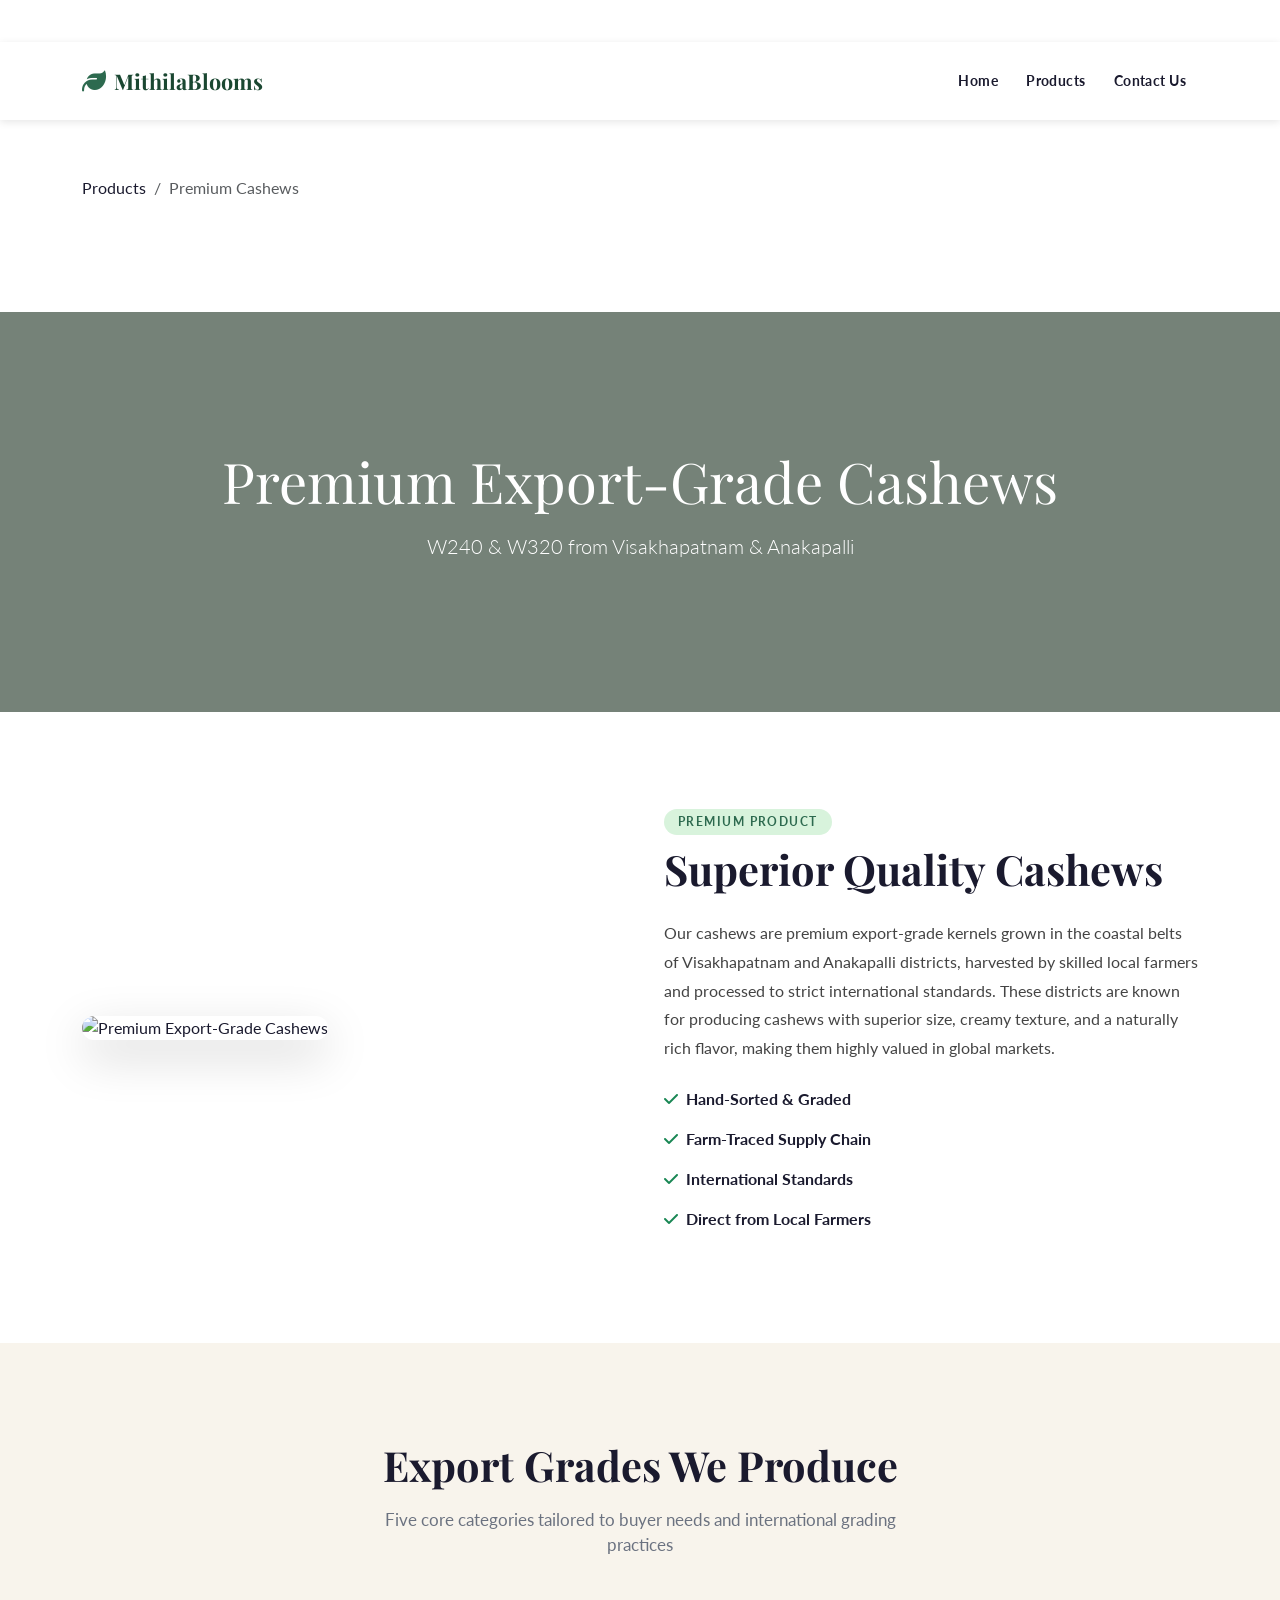
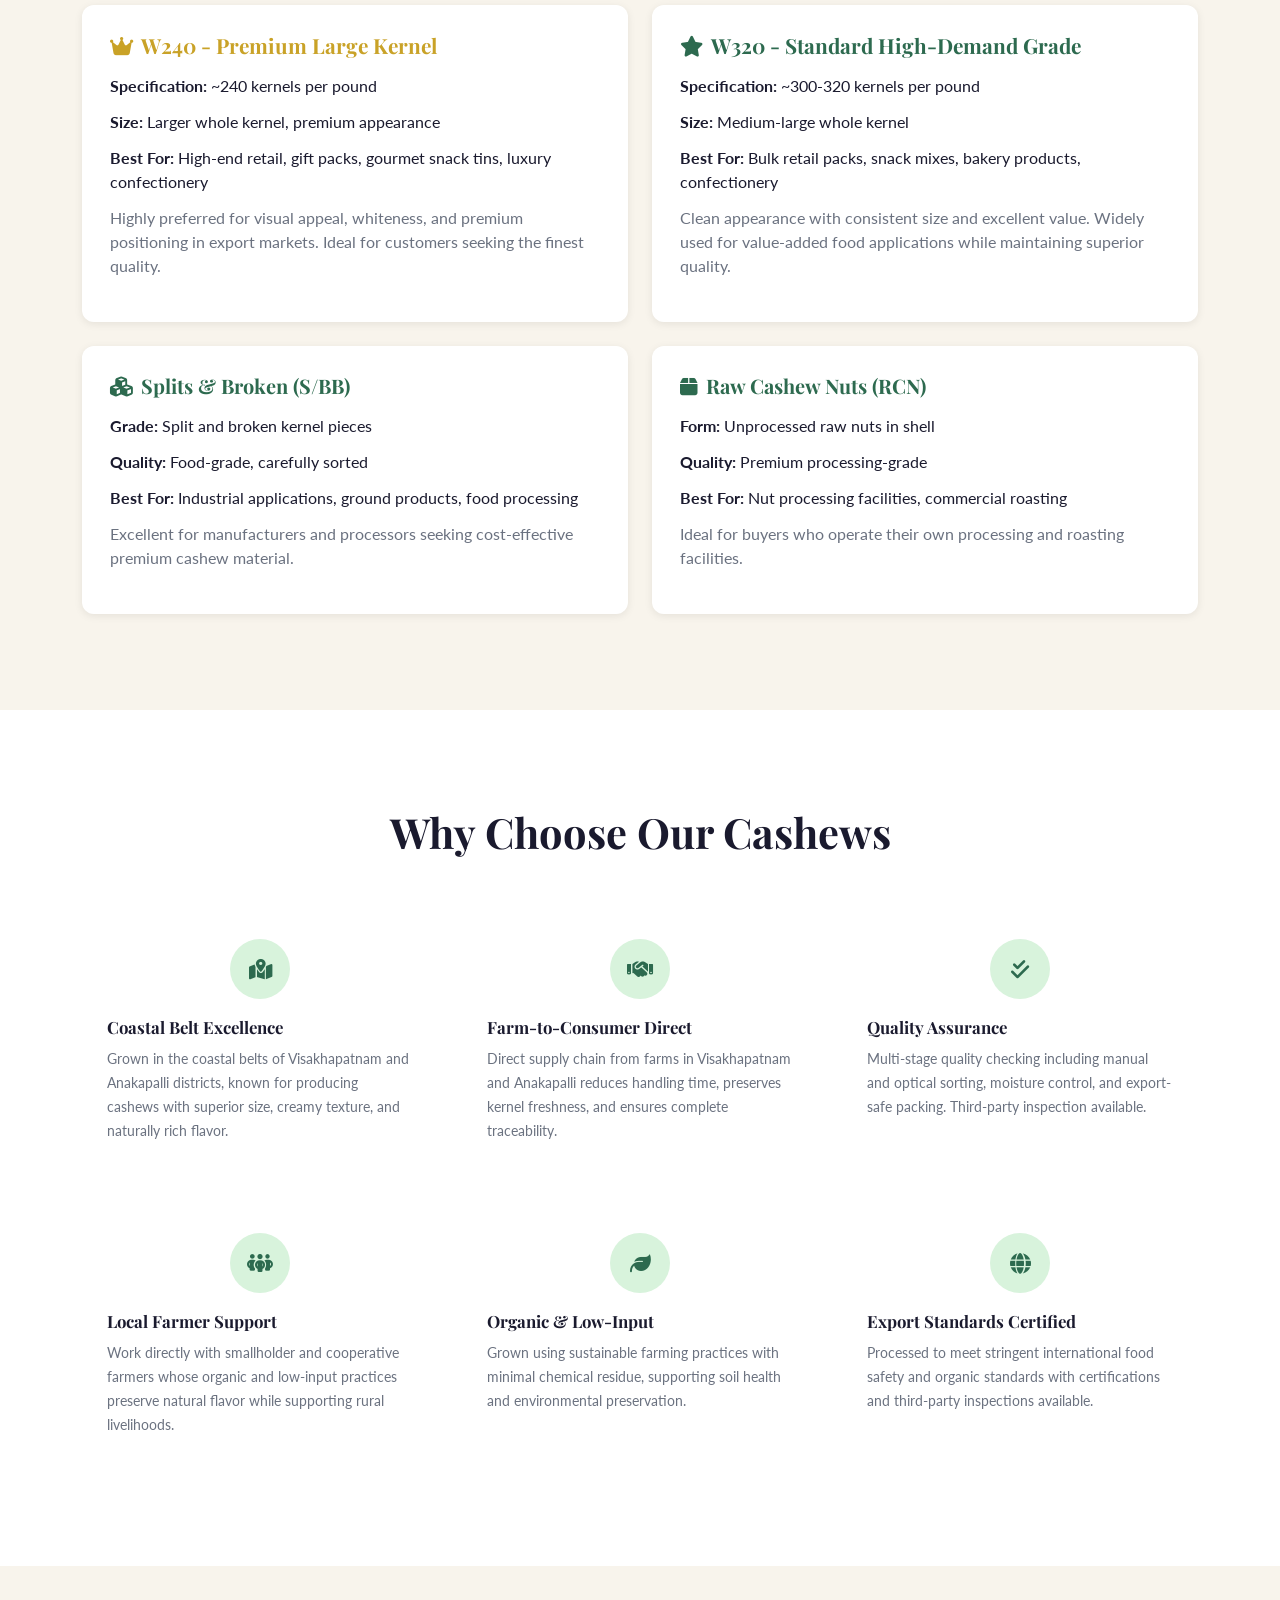
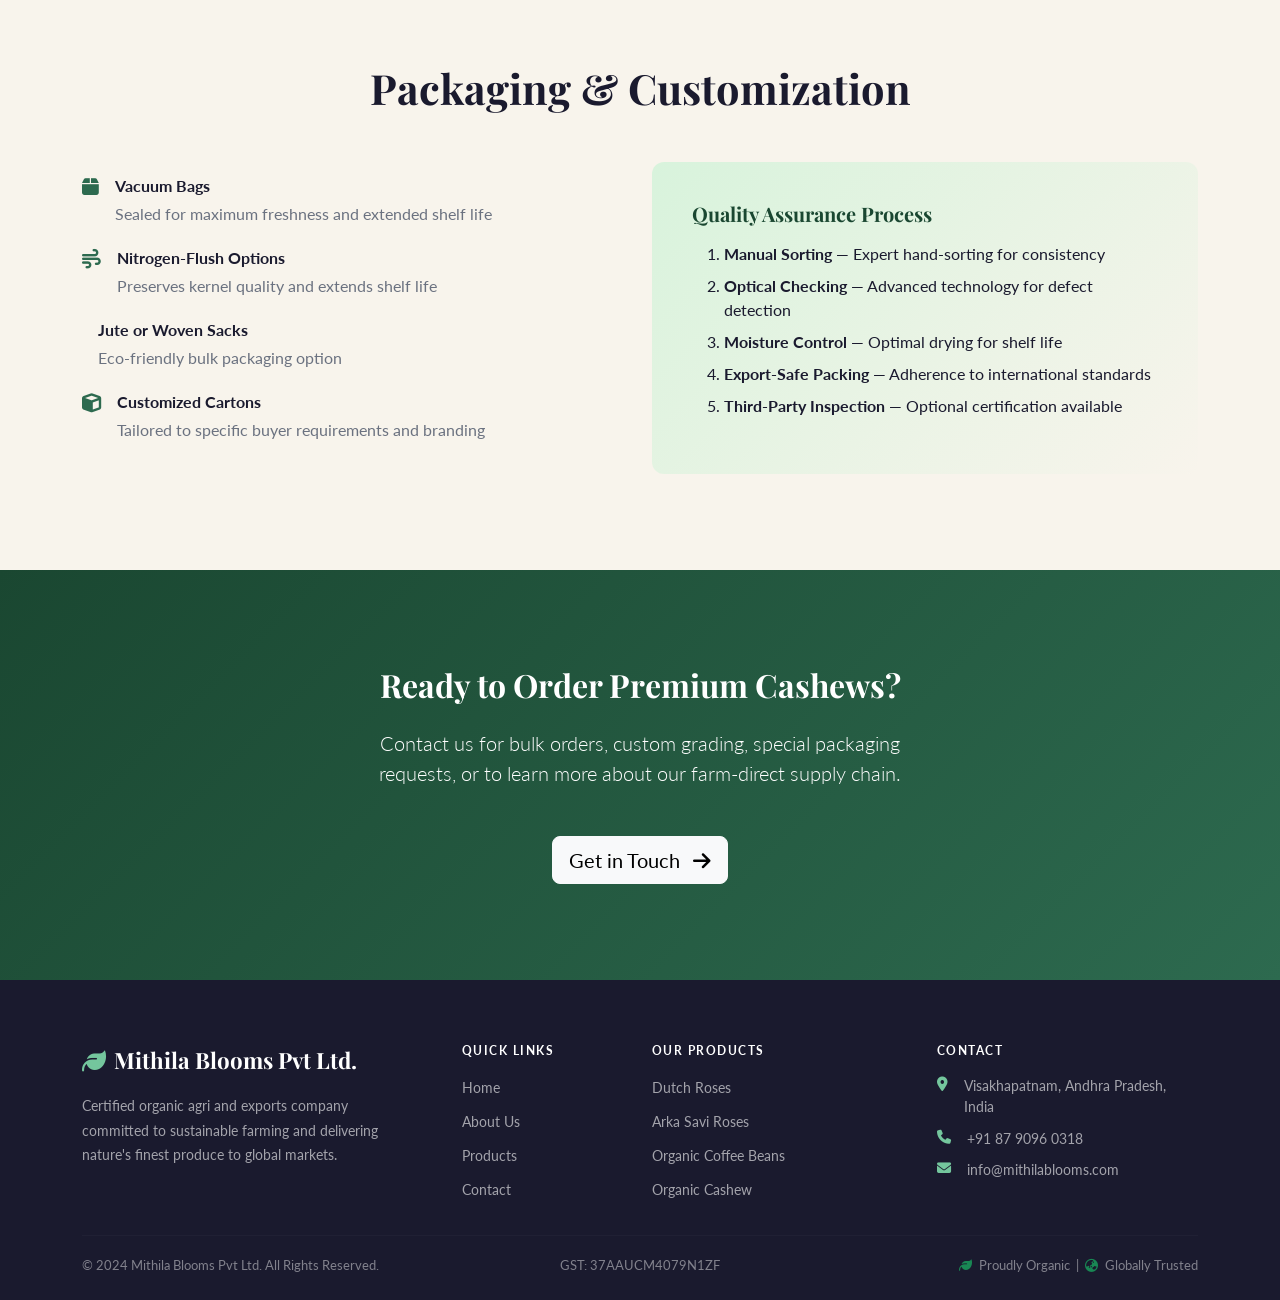
==== cashew.html @ 0b200d5b "Add files via upload" ====
<!DOCTYPE html>
<html lang="en">
<head>
  <meta charset="UTF-8" />
  <meta name="viewport" content="width=device-width, initial-scale=1.0" />
  <meta name="description" content="Premium Export-Grade Cashews — W240, W320, hand-sorted from Visakhapatnam and Anakapalli, farm-traced and internationally certified." />
  <title>Premium Cashews - Mithila Blooms</title>

  <!-- Bootstrap 5.3 -->
  <link href="https://cdn.jsdelivr.net/npm/bootstrap@5.3.3/dist/css/bootstrap.min.css" rel="stylesheet" />
  <!-- Font Awesome 6 -->
  <link rel="stylesheet" href="https://cdnjs.cloudflare.com/ajax/libs/font-awesome/6.5.1/css/all.min.css" />
  <!-- Google Fonts -->
  <link href="https://fonts.googleapis.com/css2?family=Playfair+Display:wght@400;600;700&family=Lato:wght@300;400;700&display=swap" rel="stylesheet" />
  <!-- AOS Animate on Scroll -->
  <link href="https://unpkg.com/aos@2.3.4/dist/aos.css" rel="stylesheet" />
  <!-- Custom CSS -->
  <link rel="stylesheet" href="css/styles.css" />
  <!-- Cashew Page Specific Styles -->
  <style>
    /* Navbar styling for cashew page */
    #mainNav {
      background: rgba(255, 255, 255, 0.95) !important;
      box-shadow: 0 2px 8px rgba(0, 0, 0, 0.1);
      transition: all 0.3s ease;
    }

    #mainNav .brand-name {
      color: var(--green-dark) !important;
    }

    #mainNav .brand-icon {
      color: var(--green-main) !important;
    }

    #mainNav .nav-link {
      color: var(--text-dark) !important;
    }

    #mainNav .btn-cta {
      background: var(--green-main);
      color: white;
    }

    #mainNav .btn-cta:hover {
      background: var(--green-dark);
    }

    /* When scrolled */
    #mainNav.scrolled {
      background: rgba(255, 255, 255, 0.98) !important;
      box-shadow: 0 4px 16px rgba(0, 0, 0, 0.15);
    }
  </style>
</head>
<body>

  <!-- ========== NAVBAR ========== -->
  <nav class="navbar navbar-expand-lg fixed-top" id="mainNav">
    <div class="container">
      <a class="navbar-brand d-flex align-items-center gap-2" href="index.html#home">
        <i class="fa-solid fa-leaf brand-icon"></i>
        <span class="brand-name">MithilaBlooms</span>
      </a>
      <button class="navbar-toggler" type="button" data-bs-toggle="collapse" data-bs-target="#navbarNav"
        aria-controls="navbarNav" aria-expanded="false" aria-label="Toggle navigation">
        <span class="navbar-toggler-icon"></span>
      </button>
      <div class="collapse navbar-collapse" id="navbarNav">
        <ul class="navbar-nav ms-auto align-items-lg-center gap-lg-1">
          <li class="nav-item"><a class="nav-link" href="index.html#home">Home</a></li>
          <li class="nav-item"><a class="nav-link" href="index.html#products">Products</a></li>
          <li class="nav-item"><a class="nav-link" href="index.html#contact">Contact Us</a></li>
        </ul>
      </div>
    </div>
  </nav>

  <!-- ========== BREADCRUMB ========== -->
  <section class="breadcrumb-section section-padding" style="margin-top: 80px;">
    <div class="container">
      <nav aria-label="breadcrumb">
        <ol class="breadcrumb">
          <li class="breadcrumb-item"><a href="index.html#products">Products</a></li>
          <li class="breadcrumb-item active">Premium Cashews</li>
        </ol>
      </nav>
    </div>
  </section>

  <!-- ========== HERO ========== -->
  <section class="product-hero" style="position: relative; background: url('https://images.unsplash.com/photo-1509358271058-acd22cc93898?w=1920&auto=format&fit=crop&q=80') center/cover; min-height: 400px; display: flex; align-items: center;">
    <div style="position: absolute; inset: 0; background: rgba(26, 47, 31, 0.6); pointer-events: none;"></div>
    <div class="container text-center text-white" style="position: relative; z-index: 10;">
      <h1 class="display-4" data-aos="fade-up">Premium Export-Grade Cashews</h1>
      <p class="lead mt-3" data-aos="fade-up" data-aos-delay="100">W240 & W320 from Visakhapatnam & Anakapalli</p>
    </div>
  </section>

  <!-- ========== PRODUCT OVERVIEW ========== -->
  <section class="section-padding">
    <div class="container">
      <div class="row align-items-center g-5">
        <div class="col-lg-6" data-aos="fade-right">
          <img src="https://images.unsplash.com/photo-1509358271058-acd22cc93898?w=600&auto=format&fit=crop&q=80"
               alt="Premium Export-Grade Cashews" class="img-fluid rounded-4 shadow-lg" />
        </div>
        <div class="col-lg-6" data-aos="fade-left">
          <span class="section-tag">Premium Product</span>
          <h2 class="section-title mt-2">Superior Quality Cashews</h2>
          <p class="section-body mt-4">
            Our cashews are premium export-grade kernels grown in the coastal belts of Visakhapatnam and Anakapalli districts, harvested by skilled local farmers and processed to strict international standards. These districts are known for producing cashews with superior size, creamy texture, and a naturally rich flavor, making them highly valued in global markets.
          </p>
          <ul class="mt-4" style="list-style: none; padding: 0;">
            <li class="mb-3"><i class="fa-solid fa-check me-2 text-success"></i><strong>Hand-Sorted & Graded</strong></li>
            <li class="mb-3"><i class="fa-solid fa-check me-2 text-success"></i><strong>Farm-Traced Supply Chain</strong></li>
            <li class="mb-3"><i class="fa-solid fa-check me-2 text-success"></i><strong>International Standards</strong></li>
            <li class="mb-3"><i class="fa-solid fa-check me-2 text-success"></i><strong>Direct from Local Farmers</strong></li>
          </ul>
        </div>
      </div>
    </div>
  </section>

  <!-- ========== EXPORT GRADES ========== -->
  <section class="section-padding bg-cream">
    <div class="container">
      <div class="text-center mb-5" data-aos="fade-up">
        <h2 class="section-title">Export Grades We Produce</h2>
        <p class="section-subtitle mt-3">
          Five core categories tailored to buyer needs and international grading practices
        </p>
      </div>
      <div class="row g-4">
        <div class="col-lg-6" data-aos="fade-up" data-aos-delay="0">
          <div style="background: white; padding: 28px; border-radius: 12px; box-shadow: 0 2px 8px rgba(0,0,0,0.08);">
            <h5 style="color: var(--gold); font-weight: 700; margin-bottom: 16px; font-size: 1.3rem;"><i class="fa-solid fa-crown me-2"></i>W240 - Premium Large Kernel</h5>
            <p style="margin-bottom: 12px;"><strong>Specification:</strong> ~240 kernels per pound</p>
            <p style="margin-bottom: 12px;"><strong>Size:</strong> Larger whole kernel, premium appearance</p>
            <p style="margin-bottom: 12px;"><strong>Best For:</strong> High-end retail, gift packs, gourmet snack tins, luxury confectionery</p>
            <p style="color: var(--text-muted);">Highly preferred for visual appeal, whiteness, and premium positioning in export markets. Ideal for customers seeking the finest quality.</p>
          </div>
        </div>
        <div class="col-lg-6" data-aos="fade-up" data-aos-delay="100">
          <div style="background: white; padding: 28px; border-radius: 12px; box-shadow: 0 2px 8px rgba(0,0,0,0.08);">
            <h5 style="color: var(--green-main); font-weight: 700; margin-bottom: 16px; font-size: 1.3rem;"><i class="fa-solid fa-star me-2"></i>W320 - Standard High-Demand Grade</h5>
            <p style="margin-bottom: 12px;"><strong>Specification:</strong> ~300-320 kernels per pound</p>
            <p style="margin-bottom: 12px;"><strong>Size:</strong> Medium-large whole kernel</p>
            <p style="margin-bottom: 12px;"><strong>Best For:</strong> Bulk retail packs, snack mixes, bakery products, confectionery</p>
            <p style="color: var(--text-muted);">Clean appearance with consistent size and excellent value. Widely used for value-added food applications while maintaining superior quality.</p>
          </div>
        </div>
        <div class="col-lg-6" data-aos="fade-up" data-aos-delay="200">
          <div style="background: white; padding: 28px; border-radius: 12px; box-shadow: 0 2px 8px rgba(0,0,0,0.08);">
            <h5 style="color: var(--green-main); font-weight: 700; margin-bottom: 16px;"><i class="fa-solid fa-cubes me-2"></i>Splits & Broken (S/BB)</h5>
            <p style="margin-bottom: 12px;"><strong>Grade:</strong> Split and broken kernel pieces</p>
            <p style="margin-bottom: 12px;"><strong>Quality:</strong> Food-grade, carefully sorted</p>
            <p style="margin-bottom: 12px;"><strong>Best For:</strong> Industrial applications, ground products, food processing</p>
            <p style="color: var(--text-muted);">Excellent for manufacturers and processors seeking cost-effective premium cashew material.</p>
          </div>
        </div>
        <div class="col-lg-6" data-aos="fade-up" data-aos-delay="300">
          <div style="background: white; padding: 28px; border-radius: 12px; box-shadow: 0 2px 8px rgba(0,0,0,0.08);">
            <h5 style="color: var(--green-main); font-weight: 700; margin-bottom: 16px;"><i class="fa-solid fa-box me-2"></i>Raw Cashew Nuts (RCN)</h5>
            <p style="margin-bottom: 12px;"><strong>Form:</strong> Unprocessed raw nuts in shell</p>
            <p style="margin-bottom: 12px;"><strong>Quality:</strong> Premium processing-grade</p>
            <p style="margin-bottom: 12px;"><strong>Best For:</strong> Nut processing facilities, commercial roasting</p>
            <p style="color: var(--text-muted);">Ideal for buyers who operate their own processing and roasting facilities.</p>
          </div>
        </div>
      </div>
    </div>
  </section>

  <!-- ========== FEATURES ========== -->
  <section class="section-padding">
    <div class="container">
      <div class="text-center mb-5" data-aos="fade-up">
        <h2 class="section-title">Why Choose Our Cashews</h2>
      </div>
      <div class="row g-4">
        <div class="col-md-4" data-aos="fade-up" data-aos-delay="0">
          <div class="organic-card" style="background: white; color: var(--text-dark);">
            <div class="organic-icon" style="background: var(--green-pale); color: var(--green-main);"><i class="fa-solid fa-map-location-dot"></i></div>
            <h5 style="color: var(--text-dark);">Coastal Belt Excellence</h5>
            <p style="color: var(--text-muted);">Grown in the coastal belts of Visakhapatnam and Anakapalli districts, known for producing cashews with superior size, creamy texture, and naturally rich flavor.</p>
          </div>
        </div>
        <div class="col-md-4" data-aos="fade-up" data-aos-delay="150">
          <div class="organic-card" style="background: white; color: var(--text-dark);">
            <div class="organic-icon" style="background: var(--green-pale); color: var(--green-main);"><i class="fa-solid fa-handshake"></i></div>
            <h5 style="color: var(--text-dark);">Farm-to-Consumer Direct</h5>
            <p style="color: var(--text-muted);">Direct supply chain from farms in Visakhapatnam and Anakapalli reduces handling time, preserves kernel freshness, and ensures complete traceability.</p>
          </div>
        </div>
        <div class="col-md-4" data-aos="fade-up" data-aos-delay="300">
          <div class="organic-card" style="background: white; color: var(--text-dark);">
            <div class="organic-icon" style="background: var(--green-pale); color: var(--green-main);"><i class="fa-solid fa-check-double"></i></div>
            <h5 style="color: var(--text-dark);">Quality Assurance</h5>
            <p style="color: var(--text-muted);">Multi-stage quality checking including manual and optical sorting, moisture control, and export-safe packing. Third-party inspection available.</p>
          </div>
        </div>
        <div class="col-md-4" data-aos="fade-up" data-aos-delay="0">
          <div class="organic-card" style="background: white; color: var(--text-dark);">
            <div class="organic-icon" style="background: var(--green-pale); color: var(--green-main);"><i class="fa-solid fa-people-group"></i></div>
            <h5 style="color: var(--text-dark);">Local Farmer Support</h5>
            <p style="color: var(--text-muted);">Work directly with smallholder and cooperative farmers whose organic and low-input practices preserve natural flavor while supporting rural livelihoods.</p>
          </div>
        </div>
        <div class="col-md-4" data-aos="fade-up" data-aos-delay="150">
          <div class="organic-card" style="background: white; color: var(--text-dark);">
            <div class="organic-icon" style="background: var(--green-pale); color: var(--green-main);"><i class="fa-solid fa-leaf"></i></div>
            <h5 style="color: var(--text-dark);">Organic & Low-Input</h5>
            <p style="color: var(--text-muted);">Grown using sustainable farming practices with minimal chemical residue, supporting soil health and environmental preservation.</p>
          </div>
        </div>
        <div class="col-md-4" data-aos="fade-up" data-aos-delay="300">
          <div class="organic-card" style="background: white; color: var(--text-dark);">
            <div class="organic-icon" style="background: var(--green-pale); color: var(--green-main);"><i class="fa-solid fa-globe"></i></div>
            <h5 style="color: var(--text-dark);">Export Standards Certified</h5>
            <p style="color: var(--text-muted);">Processed to meet stringent international food safety and organic standards with certifications and third-party inspections available.</p>
          </div>
        </div>
      </div>
    </div>
  </section>

  <!-- ========== PACKAGING ========== -->
  <section class="section-padding bg-cream">
    <div class="container">
      <div class="text-center mb-5" data-aos="fade-up">
        <h2 class="section-title">Packaging & Customization</h2>
      </div>
      <div class="row g-4 align-items-center">
        <div class="col-lg-6" data-aos="fade-left">
          <ul style="list-style: none; padding: 0;">
            <li class="mb-3" style="display: flex; align-items: flex-start;">
              <i class="fa-solid fa-box me-3 mt-1" style="color: var(--green-main); font-size: 1.2rem;"></i>
              <div>
                <strong>Vacuum Bags</strong>
                <p style="margin: 4px 0; color: var(--text-muted);">Sealed for maximum freshness and extended shelf life</p>
              </div>
            </li>
            <li class="mb-3" style="display: flex; align-items: flex-start;">
              <i class="fa-solid fa-wind me-3 mt-1" style="color: var(--green-main); font-size: 1.2rem;"></i>
              <div>
                <strong>Nitrogen-Flush Options</strong>
                <p style="margin: 4px 0; color: var(--text-muted);">Preserves kernel quality and extends shelf life</p>
              </div>
            </li>
            <li class="mb-3" style="display: flex; align-items: flex-start;">
              <i class="fa-solid fa-sack me-3 mt-1" style="color: var(--green-main); font-size: 1.2rem;"></i>
              <div>
                <strong>Jute or Woven Sacks</strong>
                <p style="margin: 4px 0; color: var(--text-muted);">Eco-friendly bulk packaging option</p>
              </div>
            </li>
            <li style="display: flex; align-items: flex-start;">
              <i class="fa-solid fa-cube me-3 mt-1" style="color: var(--green-main); font-size: 1.2rem;"></i>
              <div>
                <strong>Customized Cartons</strong>
                <p style="margin: 4px 0; color: var(--text-muted);">Tailored to specific buyer requirements and branding</p>
              </div>
            </li>
          </ul>
        </div>
        <div class="col-lg-6" data-aos="fade-right">
          <div style="background: linear-gradient(135deg, var(--green-pale) 0%, var(--cream) 100%); padding: 40px; border-radius: 12px;">
            <h5 style="color: var(--green-dark); margin-bottom: 16px;">Quality Assurance Process</h5>
            <ol style="color: var(--text-dark);">
              <li class="mb-2"><strong>Manual Sorting</strong> — Expert hand-sorting for consistency</li>
              <li class="mb-2"><strong>Optical Checking</strong> — Advanced technology for defect detection</li>
              <li class="mb-2"><strong>Moisture Control</strong> — Optimal drying for shelf life</li>
              <li class="mb-2"><strong>Export-Safe Packing</strong> — Adherence to international standards</li>
              <li><strong>Third-Party Inspection</strong> — Optional certification available</li>
            </ol>
          </div>
        </div>
      </div>
    </div>
  </section>

  <!-- ========== CTA ========== -->
  <section class="section-padding" style="background: linear-gradient(135deg, var(--green-dark) 0%, var(--green-main) 100%);">
    <div class="container text-center text-white">
      <h2 class="mb-4" data-aos="fade-up">Ready to Order Premium Cashews?</h2>
      <p class="lead mb-5" data-aos="fade-up" data-aos-delay="100" style="max-width: 600px; margin-left: auto; margin-right: auto;">
        Contact us for bulk orders, custom grading, special packaging requests, or to learn more about our farm-direct supply chain.
      </p>
      <a href="index.html#contact" class="btn btn-light btn-lg" data-aos="fade-up" data-aos-delay="200">
        Get in Touch <i class="fa-solid fa-arrow-right ms-2"></i>
      </a>
    </div>
  </section>

  <!-- ========== FOOTER ========== -->
  <footer class="footer">
    <div class="container">
      <div class="row g-4 mb-4">
        <div class="col-lg-4">
          <div class="footer-brand d-flex align-items-center gap-2 mb-3">
            <i class="fa-solid fa-leaf footer-leaf"></i>
            <span>Mithila Blooms Pvt Ltd.</span>
          </div>
          <p class="footer-about">
            Certified organic agri and exports company committed to sustainable farming and delivering nature's finest produce to global markets.
          </p>
        </div>
        <div class="col-sm-6 col-lg-2">
          <h6 class="footer-heading">Quick Links</h6>
          <ul class="footer-links">
            <li><a href="index.html#home">Home</a></li>
            <li><a href="index.html#about">About Us</a></li>
            <li><a href="index.html#products">Products</a></li>
            <li><a href="index.html#contact">Contact</a></li>
          </ul>
        </div>
        <div class="col-sm-6 col-lg-3">
          <h6 class="footer-heading">Our Products</h6>
          <ul class="footer-links">
            <li><a href="index.html#products">Dutch Roses</a></li>
            <li><a href="index.html#products">Arka Savi Roses</a></li>
            <li><a href="coffee.html">Organic Coffee Beans</a></li>
            <li><a href="cashew.html">Organic Cashew</a></li>
          </ul>
        </div>
        <div class="col-lg-3">
          <h6 class="footer-heading">Contact</h6>
          <ul class="footer-contact-list">
            <li><i class="fa-solid fa-location-dot me-2"></i>Visakhapatnam, Andhra Pradesh, India</li>
            <li><i class="fa-solid fa-phone me-2"></i>+91 87 9096 0318</li>
            <li><i class="fa-solid fa-envelope me-2"></i>info@mithilablooms.com</li>
          </ul>
        </div>
      </div>
      <hr class="footer-divider" />
      <div class="row align-items-center">
        <div class="col-md-4 text-center text-md-start">
          <p class="footer-copy mb-0">
            &copy; 2024 Mithila Blooms Pvt Ltd. All Rights Reserved.
          </p>
        </div>
        <div class="col-md-4 text-center mt-2 mt-md-0">
          <p class="footer-copy mb-0">
            GST: 37AAUCM4079N1ZF
          </p>
        </div>
        <div class="col-md-4 text-center text-md-end mt-2 mt-md-0">
          <p class="footer-copy mb-0">
            <i class="fa-solid fa-leaf me-1 text-success"></i> Proudly Organic &nbsp;|&nbsp;
            <i class="fa-solid fa-earth-asia me-1 text-success"></i> Globally Trusted
          </p>
        </div>
      </div>
    </div>
  </footer>

  <!-- Bootstrap JS -->
  <script src="https://cdn.jsdelivr.net/npm/bootstrap@5.3.3/dist/js/bootstrap.bundle.min.js"></script>
  <!-- AOS -->
  <script src="https://unpkg.com/aos@2.3.4/dist/aos.js"></script>
  <!-- Custom JS -->
  <script src="js/main.js"></script>
</body>
</html>
---- css/styles.css ----
/* ============================================================
   PureHarvest Agro Exports — Custom Stylesheet
   ============================================================ */

/* ---------- CSS Variables ---------- */
:root {
  --green-dark:   #1a4731;
  --green-main:   #2d6a4f;
  --green-mid:    #40916c;
  --green-light:  #74c69d;
  --green-pale:   #d8f3dc;
  --gold:         #c9a227;
  --gold-light:   #f0d080;
  --cream:        #f8f4ec;
  --white:        #ffffff;
  --text-dark:    #1a1a2e;
  --text-muted:   #6b7280;
  --shadow-sm:    0 2px 8px rgba(0,0,0,.08);
  --shadow-md:    0 8px 24px rgba(0,0,0,.12);
  --shadow-lg:    0 20px 48px rgba(0,0,0,.16);
  --radius:       12px;
  --radius-lg:    20px;
  --transition:   all .3s ease;
}

/* ============================================================
   CONSTRUCTION BANNER
   ============================================================ */
.construction-banner {
  position: fixed;
  top: 0;
  left: 0;
  right: 0;
  z-index: 1100;
  background: linear-gradient(90deg, #7b3f00 0%, #c9a227 50%, #7b3f00 100%);
  background-size: 200% auto;
  animation: bannerShimmer 4s linear infinite;
  color: var(--white);
  font-size: .82rem;
  line-height: 1.4;
}

@keyframes bannerShimmer {
  0%   { background-position: 0% center; }
  100% { background-position: 200% center; }
}

.banner-inner {
  display: flex;
  align-items: center;
  justify-content: center;
  gap: 10px;
  padding: 9px 48px 9px 16px;
  max-width: 1200px;
  margin: 0 auto;
  position: relative;
}

.banner-icon {
  font-size: 1rem;
  flex-shrink: 0;
  opacity: .9;
}

.banner-text {
  text-align: center;
  letter-spacing: .01em;
}

.banner-text strong { font-weight: 800; }
.banner-text em     { font-style: normal; text-decoration: underline; text-underline-offset: 3px; }

.banner-close {
  position: absolute;
  right: 12px;
  top: 50%;
  transform: translateY(-50%);
  background: rgba(255,255,255,.2);
  border: none;
  color: var(--white);
  width: 24px;
  height: 24px;
  border-radius: 50%;
  font-size: .75rem;
  cursor: pointer;
  display: flex;
  align-items: center;
  justify-content: center;
  transition: background .2s;
}

.banner-close:hover { background: rgba(255,255,255,.35); }

/* When banner is dismissed */
body.banner-hidden .construction-banner { display: none; }
body.banner-hidden #mainNav            { top: 0; }
body.banner-hidden .hero-section       { padding-top: 0; }

/* ---------- Base ---------- */
*, *::before, *::after { box-sizing: border-box; }

html { scroll-behavior: smooth; }

body {
  font-family: 'Lato', sans-serif;
  color: var(--text-dark);
  background: var(--white);
  overflow-x: hidden;
}

h1, h2, h3, h4, h5, h6 {
  font-family: 'Playfair Display', serif;
  font-weight: 700;
}

img { max-width: 100%; }

a { text-decoration: none; color: inherit; }

/* ---------- Utility ---------- */
.bg-cream        { background-color: var(--cream); }
.section-padding { padding: 96px 0; }

.section-tag {
  display: inline-block;
  font-size: .75rem;
  font-weight: 700;
  letter-spacing: .12em;
  text-transform: uppercase;
  color: var(--green-main);
  background: var(--green-pale);
  padding: 4px 14px;
  border-radius: 50px;
}

.section-tag-light {
  color: var(--gold-light);
  background: rgba(255,255,255,.15);
}

.section-title {
  font-size: clamp(1.8rem, 4vw, 2.6rem);
  line-height: 1.25;
  color: var(--text-dark);
}

.section-subtitle {
  font-size: 1.05rem;
  color: var(--text-muted);
  max-width: 560px;
  margin-inline: auto;
}

.section-body {
  font-size: 1rem;
  line-height: 1.8;
  color: #444;
}

/* ============================================================
   NAVBAR
   ============================================================ */
#mainNav {
  background: transparent;
  transition: var(--transition);
  padding: 18px 0;
  top: 42px; /* sits below the construction banner (~42px tall) */
}

#mainNav.scrolled {
  background: rgba(255,255,255,.96);
  backdrop-filter: blur(12px);
  box-shadow: var(--shadow-sm);
  padding: 10px 0;
}

#mainNav.scrolled .nav-link { color: var(--text-dark) !important; }
#mainNav.scrolled .brand-name { color: var(--green-dark) !important; }
#mainNav.scrolled .brand-icon { color: var(--green-main) !important; }
#mainNav.scrolled .navbar-toggler-icon {
  filter: invert(0);
}

.brand-name {
  font-family: 'Playfair Display', serif;
  font-size: 1.35rem;
  font-weight: 700;
  color: var(--white);
  transition: var(--transition);
}

.brand-icon {
  font-size: 1.5rem;
  color: var(--green-light);
  transition: var(--transition);
}

.nav-link {
  font-size: .9rem;
  font-weight: 700;
  letter-spacing: .03em;
  color: rgba(255,255,255,.9) !important;
  padding: 6px 12px !important;
  border-radius: 6px;
  transition: var(--transition);
}

.nav-link:hover,
.nav-link.active {
  color: var(--white) !important;
  background: rgba(255,255,255,.15);
}

#mainNav.scrolled .nav-link:hover,
#mainNav.scrolled .nav-link.active {
  background: var(--green-pale);
  color: var(--green-dark) !important;
}

.btn-cta {
  background: var(--green-main);
  color: var(--white) !important;
  font-size: .85rem;
  font-weight: 700;
  padding: 8px 22px !important;
  border-radius: 50px;
  border: 2px solid var(--green-main);
  transition: var(--transition);
}

.btn-cta:hover {
  background: var(--green-dark);
  border-color: var(--green-dark);
}

.navbar-toggler {
  border: 2px solid rgba(255,255,255,.6);
  padding: 4px 8px;
}

#mainNav.scrolled .navbar-toggler {
  border-color: var(--green-main);
}

/* ============================================================
   HERO
   ============================================================ */
.hero-section {
  position: relative;
  min-height: 100vh;
  background: url('https://images.unsplash.com/photo-1500937386664-56d1dfef3854?w=1920&auto=format&fit=crop&q=80')
    center center / cover no-repeat;
  display: flex;
  align-items: center;
  justify-content: center;
}

.hero-overlay {
  position: absolute;
  inset: 0;
  background: linear-gradient(
    135deg,
    rgba(26,71,49,.82) 0%,
    rgba(26,71,49,.55) 60%,
    rgba(0,0,0,.35) 100%
  );
}

.hero-content {
  position: relative;
  z-index: 2;
  padding-top: 80px;
}

.organic-pill {
  background: rgba(255,255,255,.18);
  border: 1px solid rgba(255,255,255,.4);
  backdrop-filter: blur(6px);
  color: var(--white);
  font-size: .8rem;
  font-weight: 700;
  letter-spacing: .1em;
  text-transform: uppercase;
  padding: 6px 18px;
  border-radius: 50px;
}

.hero-title {
  font-size: clamp(2.4rem, 6vw, 4.2rem);
  line-height: 1.15;
  color: var(--white);
  text-shadow: 0 2px 20px rgba(0,0,0,.3);
}

.hero-subtitle {
  font-size: clamp(1rem, 2vw, 1.2rem);
  color: rgba(255,255,255,.88);
  font-weight: 300;
  line-height: 1.7;
}

.btn-hero-primary {
  background: var(--gold);
  color: var(--text-dark);
  font-weight: 700;
  padding: 14px 36px;
  border-radius: 50px;
  font-size: 1rem;
  border: 2px solid var(--gold);
  transition: var(--transition);
}

.btn-hero-primary:hover {
  background: var(--gold-light);
  border-color: var(--gold-light);
  transform: translateY(-2px);
  box-shadow: 0 8px 24px rgba(201,162,39,.45);
}

.btn-hero-outline {
  background: transparent;
  color: var(--white);
  font-weight: 700;
  padding: 14px 36px;
  border-radius: 50px;
  font-size: 1rem;
  border: 2px solid rgba(255,255,255,.7);
  transition: var(--transition);
}

.btn-hero-outline:hover {
  background: rgba(255,255,255,.12);
  border-color: var(--white);
  transform: translateY(-2px);
}

.hero-scroll-indicator {
  position: absolute;
  bottom: 32px;
  left: 50%;
  transform: translateX(-50%);
  z-index: 2;
}

.hero-scroll-indicator a {
  color: rgba(255,255,255,.7);
  font-size: 1.4rem;
  animation: bounce 1.8s infinite;
}

@keyframes bounce {
  0%, 100% { transform: translateY(0); }
  50%       { transform: translateY(8px); }
}

/* ============================================================
   STATS STRIP
   ============================================================ */
.stats-strip {
  background: var(--green-dark);
  padding: 52px 0;
}

.stat-number {
  font-family: 'Playfair Display', serif;
  font-size: 2.4rem;
  color: var(--gold);
  margin-bottom: 4px;
}

.stat-label {
  font-size: .88rem;
  color: rgba(255,255,255,.75);
  margin: 0;
  text-transform: uppercase;
  letter-spacing: .06em;
}

/* ============================================================
   ABOUT
   ============================================================ */
.about-img-wrap {
  position: relative;
  display: inline-block;
  width: 100%;
}

.about-img-wrap img {
  width: 100%;
  height: 460px;
  object-fit: cover;
}

.organic-stamp {
  position: absolute;
  bottom: -20px;
  right: -20px;
  width: 100px;
  height: 100px;
  background: var(--gold);
  border-radius: 50%;
  display: flex;
  flex-direction: column;
  align-items: center;
  justify-content: center;
  text-align: center;
  color: var(--text-dark);
  font-weight: 700;
  font-size: .7rem;
  line-height: 1.3;
  border: 4px solid var(--white);
  box-shadow: var(--shadow-md);
}

.organic-stamp i {
  font-size: 1.2rem;
  color: var(--green-dark);
  display: block;
  margin-bottom: 2px;
}

.about-badge {
  display: inline-flex;
  align-items: center;
  background: var(--green-pale);
  color: var(--green-dark);
  font-size: .82rem;
  font-weight: 700;
  padding: 8px 16px;
  border-radius: 50px;
  border: 1px solid rgba(45,106,79,.2);
}

/* ============================================================
   PRODUCTS
   ============================================================ */
.product-card {
  background: var(--white);
  border-radius: var(--radius-lg);
  overflow: hidden;
  box-shadow: var(--shadow-sm);
  transition: var(--transition);
  height: 100%;
  display: flex;
  flex-direction: column;
}

.product-card:hover {
  transform: translateY(-8px);
  box-shadow: var(--shadow-lg);
}

.product-img-wrap {
  position: relative;
  overflow: hidden;
  height: 200px;
}

.product-img-wrap img {
  width: 100%;
  height: 100%;
  object-fit: cover;
  transition: transform .5s ease;
}

.product-card:hover .product-img-wrap img {
  transform: scale(1.08);
}

.product-badge {
  position: absolute;
  top: 12px;
  left: 12px;
  background: var(--green-main);
  color: var(--white);
  font-size: .7rem;
  font-weight: 700;
  letter-spacing: .08em;
  text-transform: uppercase;
  padding: 4px 12px;
  border-radius: 50px;
}

.product-badge-gold {
  background: var(--gold);
  color: var(--text-dark);
}

.product-body {
  padding: 20px;
  flex: 1;
  display: flex;
  flex-direction: column;
}

.product-icon {
  width: 44px;
  height: 44px;
  background: var(--green-pale);
  border-radius: 10px;
  display: flex;
  align-items: center;
  justify-content: center;
  color: var(--green-main);
  font-size: 1.1rem;
  margin-bottom: 14px;
}

.product-title {
  font-size: 1.1rem;
  color: var(--text-dark);
  margin-bottom: 8px;
}

.product-desc {
  font-size: .88rem;
  color: var(--text-muted);
  line-height: 1.7;
  flex: 1;
}

.product-footer {
  font-size: .8rem;
  color: var(--text-muted);
  margin-top: 14px;
  padding-top: 14px;
  border-top: 1px solid #f0f0f0;
}

/* ============================================================
   WHY ORGANIC
   ============================================================ */
.organic-section {
  background: linear-gradient(135deg, var(--green-dark) 0%, var(--green-main) 100%);
  position: relative;
  overflow: hidden;
}

.organic-section::before {
  content: '';
  position: absolute;
  top: -60px; right: -60px;
  width: 320px; height: 320px;
  background: rgba(255,255,255,.04);
  border-radius: 50%;
}

.organic-section::after {
  content: '';
  position: absolute;
  bottom: -80px; left: -40px;
  width: 260px; height: 260px;
  background: rgba(255,255,255,.04);
  border-radius: 50%;
}

.organic-card {
  background: rgba(255,255,255,.1);
  border: 1px solid rgba(255,255,255,.15);
  backdrop-filter: blur(8px);
  border-radius: var(--radius);
  padding: 32px 24px;
  color: var(--white);
  transition: var(--transition);
  position: relative;
  z-index: 1;
}

.organic-card:hover {
  background: rgba(255,255,255,.18);
  transform: translateY(-4px);
}

.organic-icon {
  width: 60px;
  height: 60px;
  background: var(--gold);
  border-radius: 50%;
  display: flex;
  align-items: center;
  justify-content: center;
  color: var(--text-dark);
  font-size: 1.3rem;
  margin: 0 auto 18px;
}

.organic-card h5 {
  font-size: 1.05rem;
  margin-bottom: 10px;
  color: var(--white);
}

.organic-card p {
  font-size: .88rem;
  color: rgba(255,255,255,.78);
  line-height: 1.7;
  margin: 0;
}

/* ============================================================
   TEAM
   ============================================================ */
.team-card {
  background: var(--white);
  border-radius: var(--radius-lg);
  overflow: hidden;
  box-shadow: var(--shadow-sm);
  text-align: center;
  transition: var(--transition);
}

.team-card:hover {
  box-shadow: var(--shadow-md);
  transform: translateY(-6px);
}

.team-img-wrap {
  background: var(--green-pale);
  padding-top: 28px;
}

.team-img-wrap img {
  width: 110px;
  height: 110px;
  border-radius: 50%;
  object-fit: cover;
  border: 4px solid var(--white);
  box-shadow: var(--shadow-sm);
}

.team-body {
  padding: 18px 20px 24px;
}

.team-name {
  font-size: 1.15rem;
  color: var(--text-dark);
  margin-bottom: 4px;
}

.team-role {
  display: inline-block;
  font-size: .78rem;
  font-weight: 700;
  letter-spacing: .08em;
  text-transform: uppercase;
  color: var(--green-main);
  background: var(--green-pale);
  padding: 3px 12px;
  border-radius: 50px;
}

.team-bio {
  font-size: .85rem;
  color: var(--text-muted);
  line-height: 1.65;
  margin: 0;
}

.team-social {
  display: flex;
  justify-content: center;
  gap: 10px;
}

.team-social a {
  width: 34px;
  height: 34px;
  border-radius: 50%;
  background: var(--green-pale);
  color: var(--green-main);
  display: flex;
  align-items: center;
  justify-content: center;
  font-size: .85rem;
  transition: var(--transition);
}

.team-social a:hover {
  background: var(--green-main);
  color: var(--white);
}

/* ============================================================
   CONTACT
   ============================================================ */
.contact-card {
  background: var(--white);
  border: 1px solid #eee;
  border-radius: var(--radius);
  padding: 28px 20px;
  text-align: center;
  height: 100%;
  transition: var(--transition);
  box-shadow: var(--shadow-sm);
}

.contact-card:hover {
  box-shadow: var(--shadow-md);
  transform: translateY(-4px);
}

.contact-card .contact-icon {
  width: 52px;
  height: 52px;
  border-radius: 50%;
  background: var(--green-pale);
  color: var(--green-main);
  display: flex;
  align-items: center;
  justify-content: center;
  font-size: 1.1rem;
  margin: 0 auto 14px;
}

.contact-card strong {
  display: block;
  font-size: .78rem;
  letter-spacing: .1em;
  text-transform: uppercase;
  color: var(--text-muted);
  margin-bottom: 8px;
}

.contact-card p {
  font-size: .9rem;
  color: var(--text-dark);
  margin: 0;
  line-height: 1.65;
}

.social-btn {
  width: 40px;
  height: 40px;
  border-radius: 50%;
  background: var(--green-pale);
  color: var(--green-main);
  display: flex;
  align-items: center;
  justify-content: center;
  font-size: .9rem;
  transition: var(--transition);
}

.social-btn:hover {
  background: var(--green-main);
  color: var(--white);
}

/* ============================================================
   FOOTER
   ============================================================ */
.footer {
  background: var(--text-dark);
  color: rgba(255,255,255,.75);
  padding: 64px 0 24px;
}

.footer-brand {
  font-family: 'Playfair Display', serif;
  font-size: 1.4rem;
  font-weight: 700;
  color: var(--white);
}

.footer-leaf {
  color: var(--green-light);
  font-size: 1.5rem;
}

.footer-about {
  font-size: .88rem;
  line-height: 1.75;
  color: rgba(255,255,255,.6);
  max-width: 300px;
}

.footer-heading {
  font-family: 'Lato', sans-serif;
  font-size: .78rem;
  letter-spacing: .12em;
  text-transform: uppercase;
  color: var(--white);
  margin-bottom: 16px;
}

.footer-links {
  list-style: none;
  padding: 0;
  margin: 0;
}

.footer-links li {
  margin-bottom: 10px;
}

.footer-links a {
  font-size: .88rem;
  color: rgba(255,255,255,.6);
  transition: var(--transition);
}

.footer-links a:hover {
  color: var(--green-light);
  padding-left: 6px;
}

.footer-contact-list {
  list-style: none;
  padding: 0;
  margin: 0;
}

.footer-contact-list li {
  font-size: .88rem;
  color: rgba(255,255,255,.6);
  margin-bottom: 10px;
  display: flex;
  align-items: flex-start;
  gap: 8px;
}

.footer-contact-list i {
  color: var(--green-light);
  margin-top: 2px;
}

.footer-social {
  width: 36px;
  height: 36px;
  border-radius: 50%;
  background: rgba(255,255,255,.1);
  color: rgba(255,255,255,.7);
  display: flex;
  align-items: center;
  justify-content: center;
  font-size: .85rem;
  transition: var(--transition);
}

.footer-social:hover {
  background: var(--green-main);
  color: var(--white);
}

.footer-divider {
  border-color: rgba(255,255,255,.1);
  margin: 24px 0 20px;
}

.footer-copy {
  font-size: .82rem;
  color: rgba(255,255,255,.45);
}

/* ============================================================
   BACK TO TOP
   ============================================================ */
.back-to-top {
  position: fixed;
  bottom: 28px;
  right: 28px;
  width: 46px;
  height: 46px;
  border-radius: 50%;
  background: var(--green-main);
  color: var(--white);
  border: none;
  font-size: 1rem;
  cursor: pointer;
  opacity: 0;
  visibility: hidden;
  transition: var(--transition);
  box-shadow: var(--shadow-md);
  z-index: 999;
}

.back-to-top.visible {
  opacity: 1;
  visibility: visible;
}

.back-to-top:hover {
  background: var(--green-dark);
  transform: translateY(-3px);
}

/* ============================================================
   RESPONSIVE
   ============================================================ */
@media (max-width: 991px) {
  .section-padding { padding: 72px 0; }
  .about-img-wrap img { height: 340px; }
  .organic-stamp { bottom: -16px; right: -10px; width: 84px; height: 84px; font-size: .65rem; }
}

@media (max-width: 767px) {
  .section-padding { padding: 56px 0; }
  .navbar-collapse { background: rgba(26,71,49,.97); padding: 16px; border-radius: var(--radius); margin-top: 8px; }
  .nav-link { color: rgba(255,255,255,.9) !important; }
  #mainNav.scrolled .navbar-collapse { background: rgba(255,255,255,.97); }
  #mainNav.scrolled .navbar-collapse .nav-link { color: var(--text-dark) !important; }
  .hero-section { min-height: 100svh; }
  .about-img-wrap img { height: 260px; }
  .contact-form { margin-top: 8px; }
}

@media (max-width: 480px) {
  .hero-title { font-size: 2rem; }
  .btn-hero-primary, .btn-hero-outline { padding: 12px 24px; font-size: .9rem; }
  .stat-number { font-size: 1.9rem; }
}
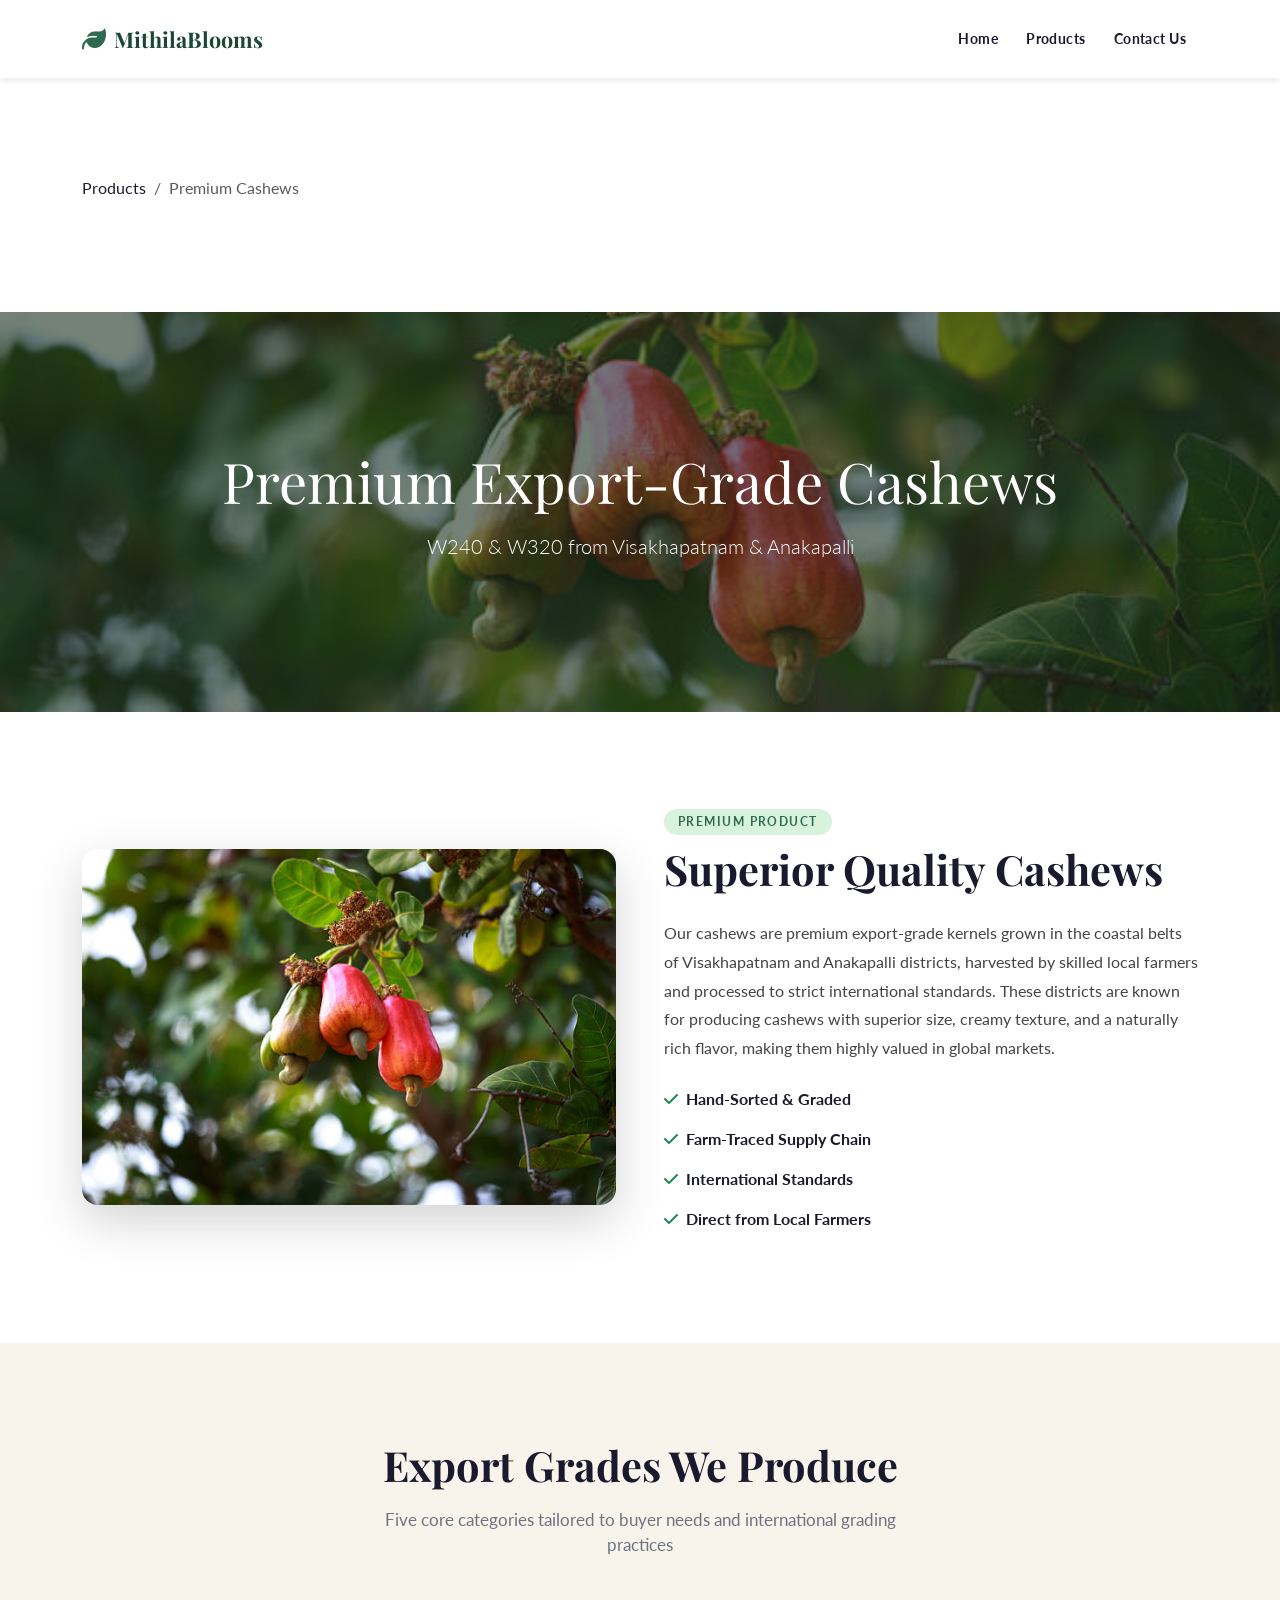
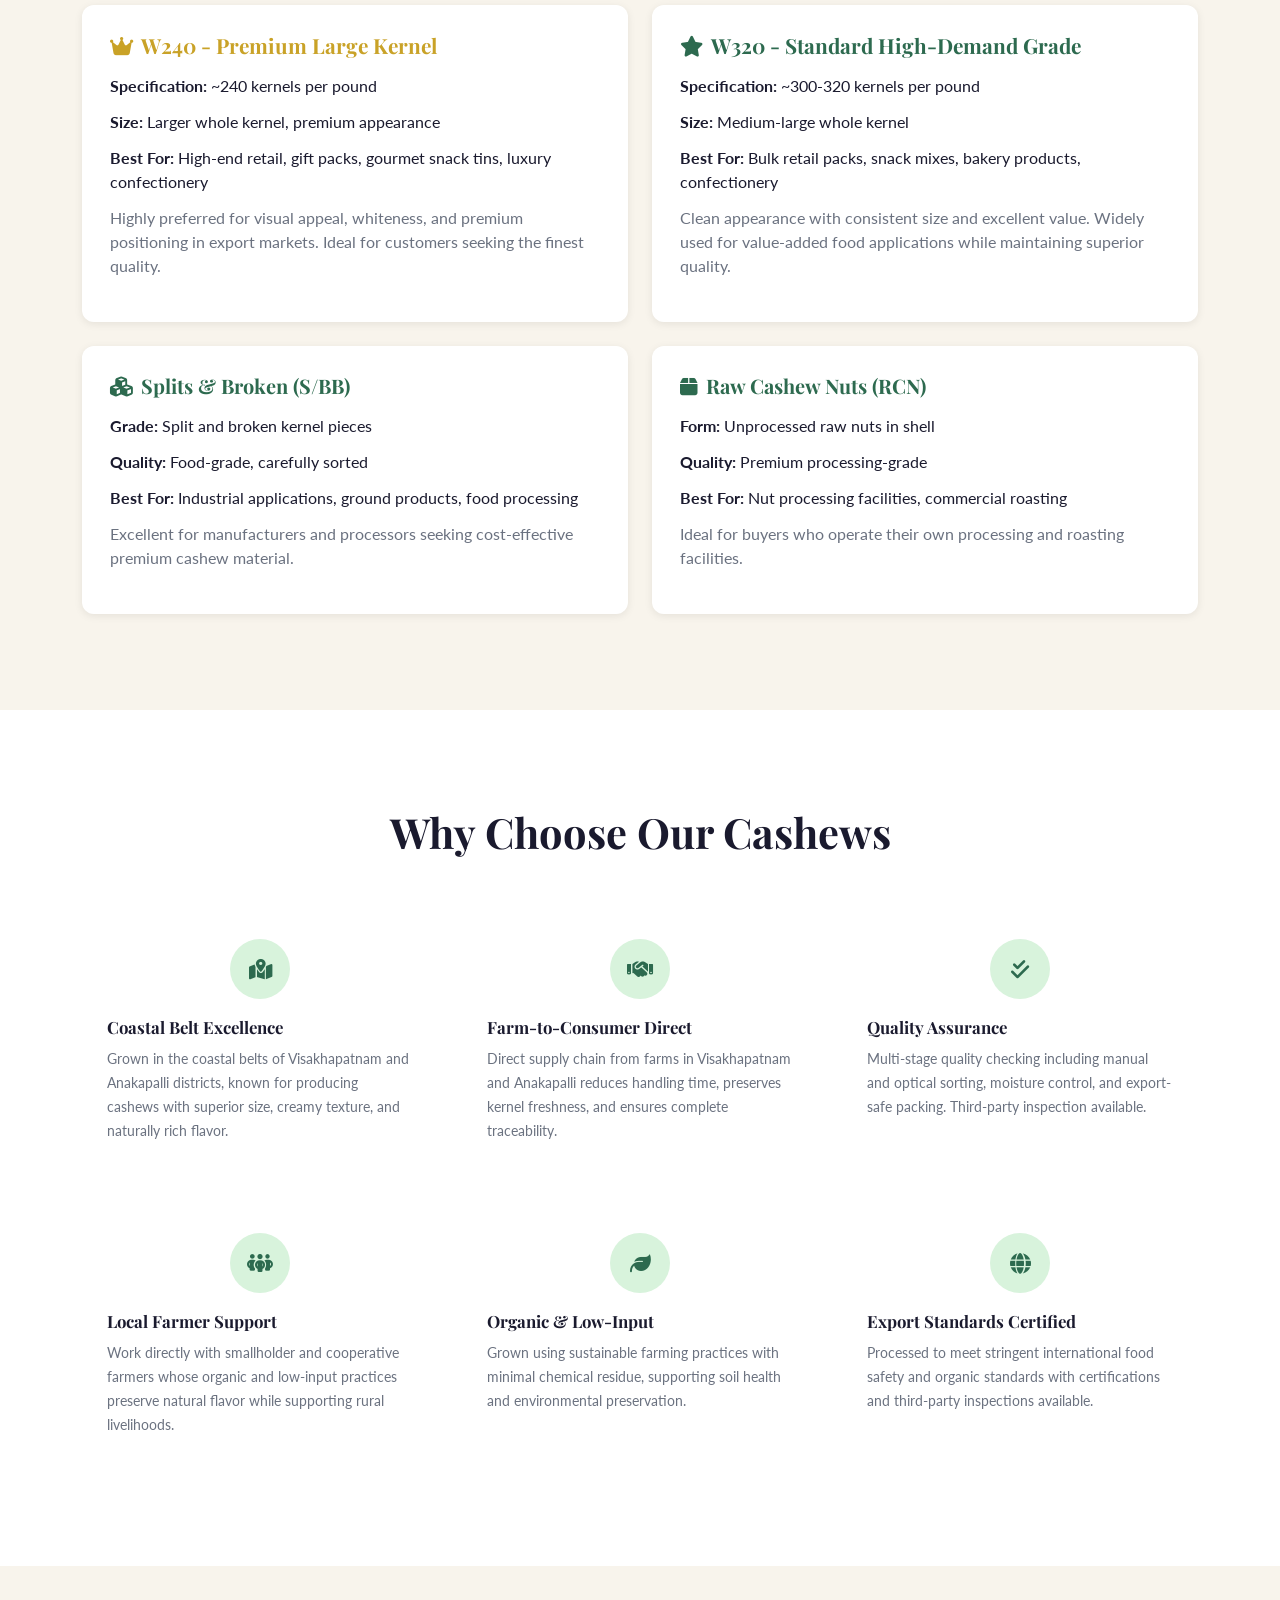
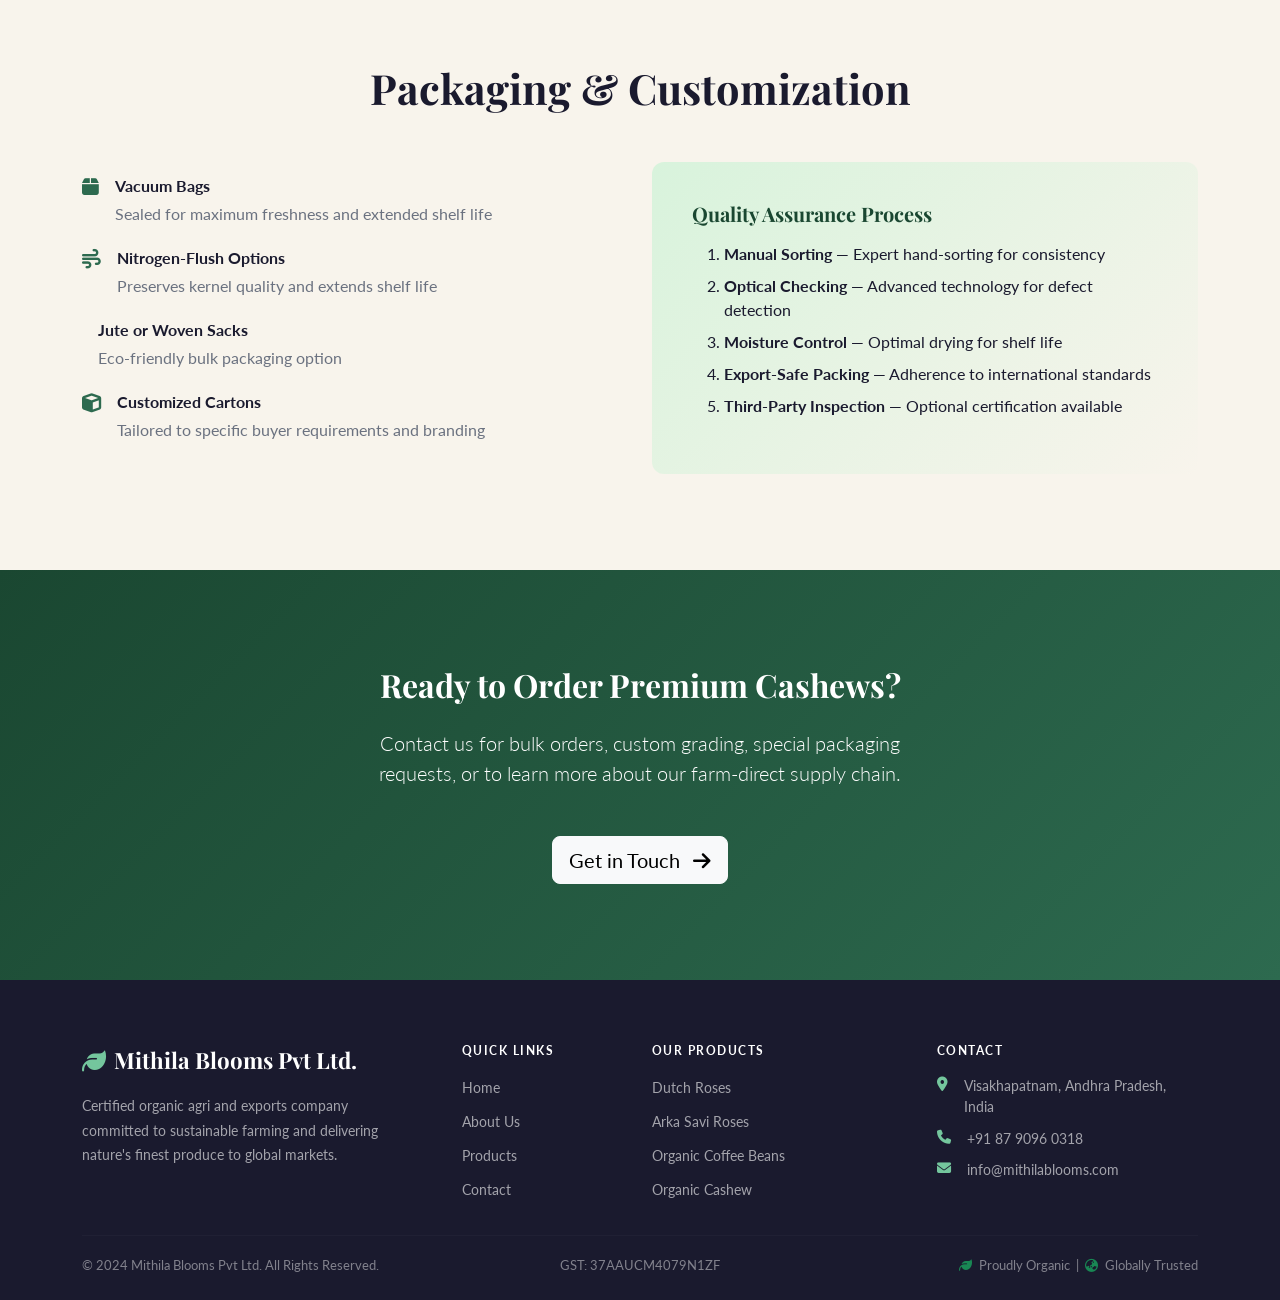
==== commit 86079b0a: "Update content and images" ====
--- a/cashew.html
+++ b/cashew.html
@@ -89,7 +89,7 @@
   </section>
 
   <!-- ========== HERO ========== -->
-  <section class="product-hero" style="position: relative; background: url('https://images.unsplash.com/photo-1509358271058-acd22cc93898?w=1920&auto=format&fit=crop&q=80') center/cover; min-height: 400px; display: flex; align-items: center;">
+  <section class="product-hero" style="position: relative; background: url('images/cashew_nuts.jpg') center/cover; min-height: 400px; display: flex; align-items: center;">
     <div style="position: absolute; inset: 0; background: rgba(26, 47, 31, 0.6); pointer-events: none;"></div>
     <div class="container text-center text-white" style="position: relative; z-index: 10;">
       <h1 class="display-4" data-aos="fade-up">Premium Export-Grade Cashews</h1>
@@ -102,7 +102,7 @@
     <div class="container">
       <div class="row align-items-center g-5">
         <div class="col-lg-6" data-aos="fade-right">
-          <img src="https://images.unsplash.com/photo-1509358271058-acd22cc93898?w=600&auto=format&fit=crop&q=80"
+          <img src="images/cashew_nuts.jpg"
                alt="Premium Export-Grade Cashews" class="img-fluid rounded-4 shadow-lg" />
         </div>
         <div class="col-lg-6" data-aos="fade-left">
--- a/css/styles.css
+++ b/css/styles.css
@@ -1,5 +1,5 @@
 /* ============================================================
-   PureHarvest Agro Exports — Custom Stylesheet
+   Mithilablooms — Custom Stylesheet
    ============================================================ */
 
 /* ---------- CSS Variables ---------- */
@@ -164,7 +164,6 @@
   background: transparent;
   transition: var(--transition);
   padding: 18px 0;
-  top: 42px; /* sits below the construction banner (~42px tall) */
 }
 
 #mainNav.scrolled {
@@ -248,7 +247,7 @@
 .hero-section {
   position: relative;
   min-height: 100vh;
-  background: url('https://images.unsplash.com/photo-1500937386664-56d1dfef3854?w=1920&auto=format&fit=crop&q=80')
+  background: url('../images/araku_plants.jpg')
     center center / cover no-repeat;
   display: flex;
   align-items: center;
@@ -729,6 +728,23 @@
   line-height: 1.65;
 }
 
+.contact-link {
+  color: var(--text-dark);
+  text-decoration: none;
+  transition: var(--transition);
+  display: inline-flex;
+  align-items: center;
+}
+
+.contact-link:hover {
+  color: var(--green-main);
+}
+
+.contact-link i {
+  color: var(--green-main);
+  font-size: 1rem;
+}
+
 .social-btn {
   width: 40px;
   height: 40px;
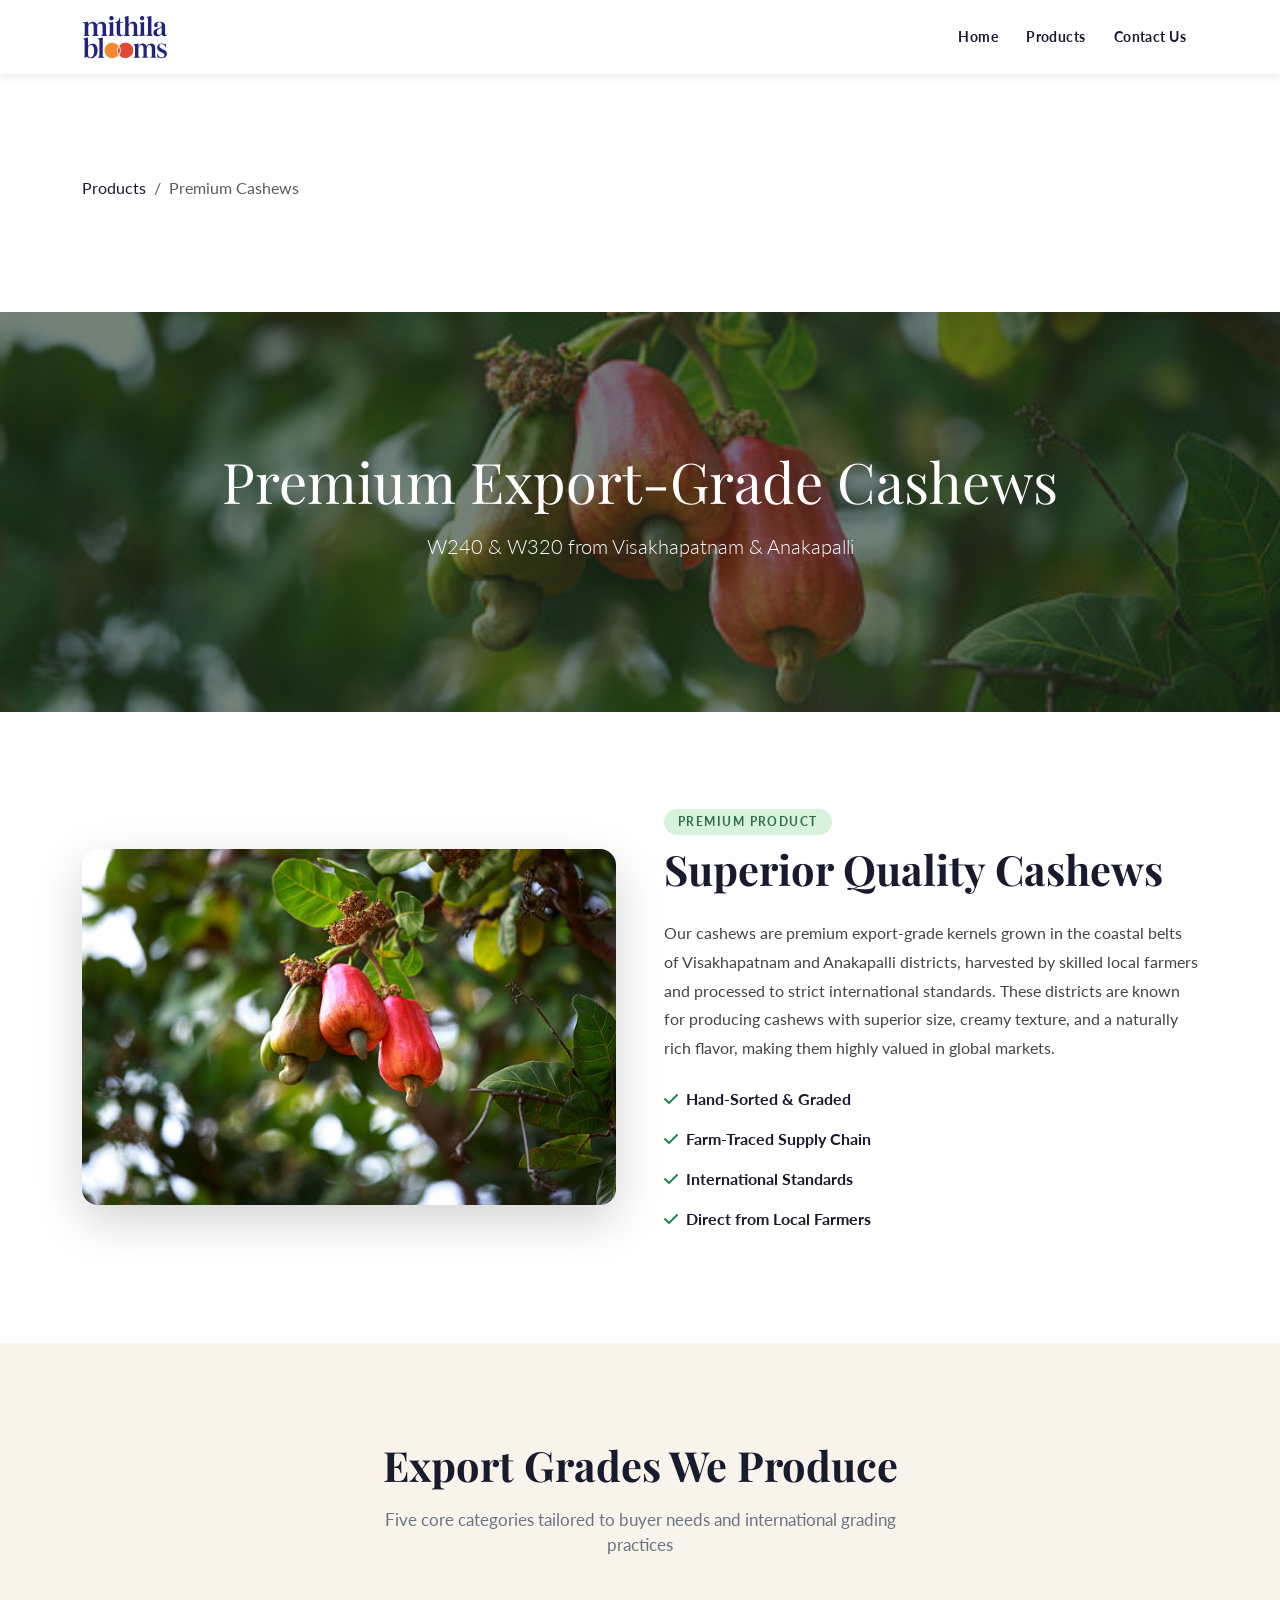
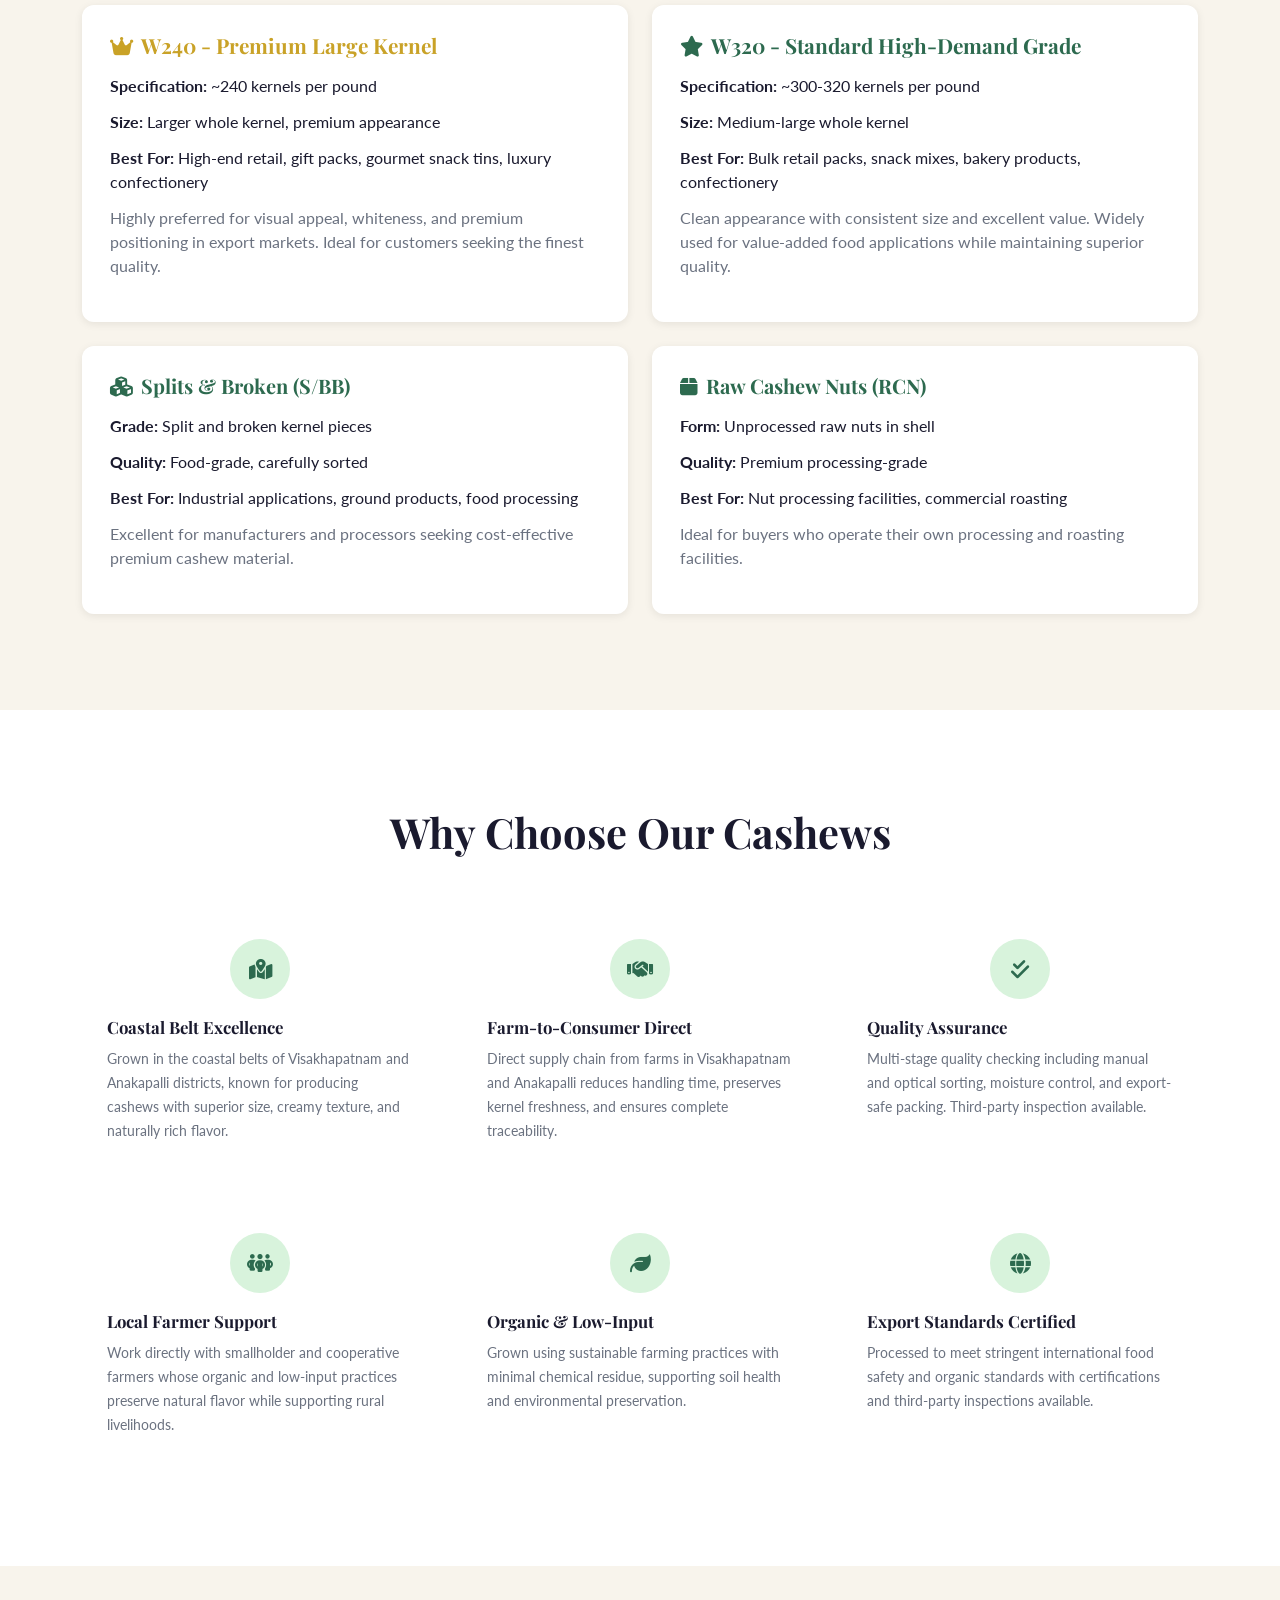
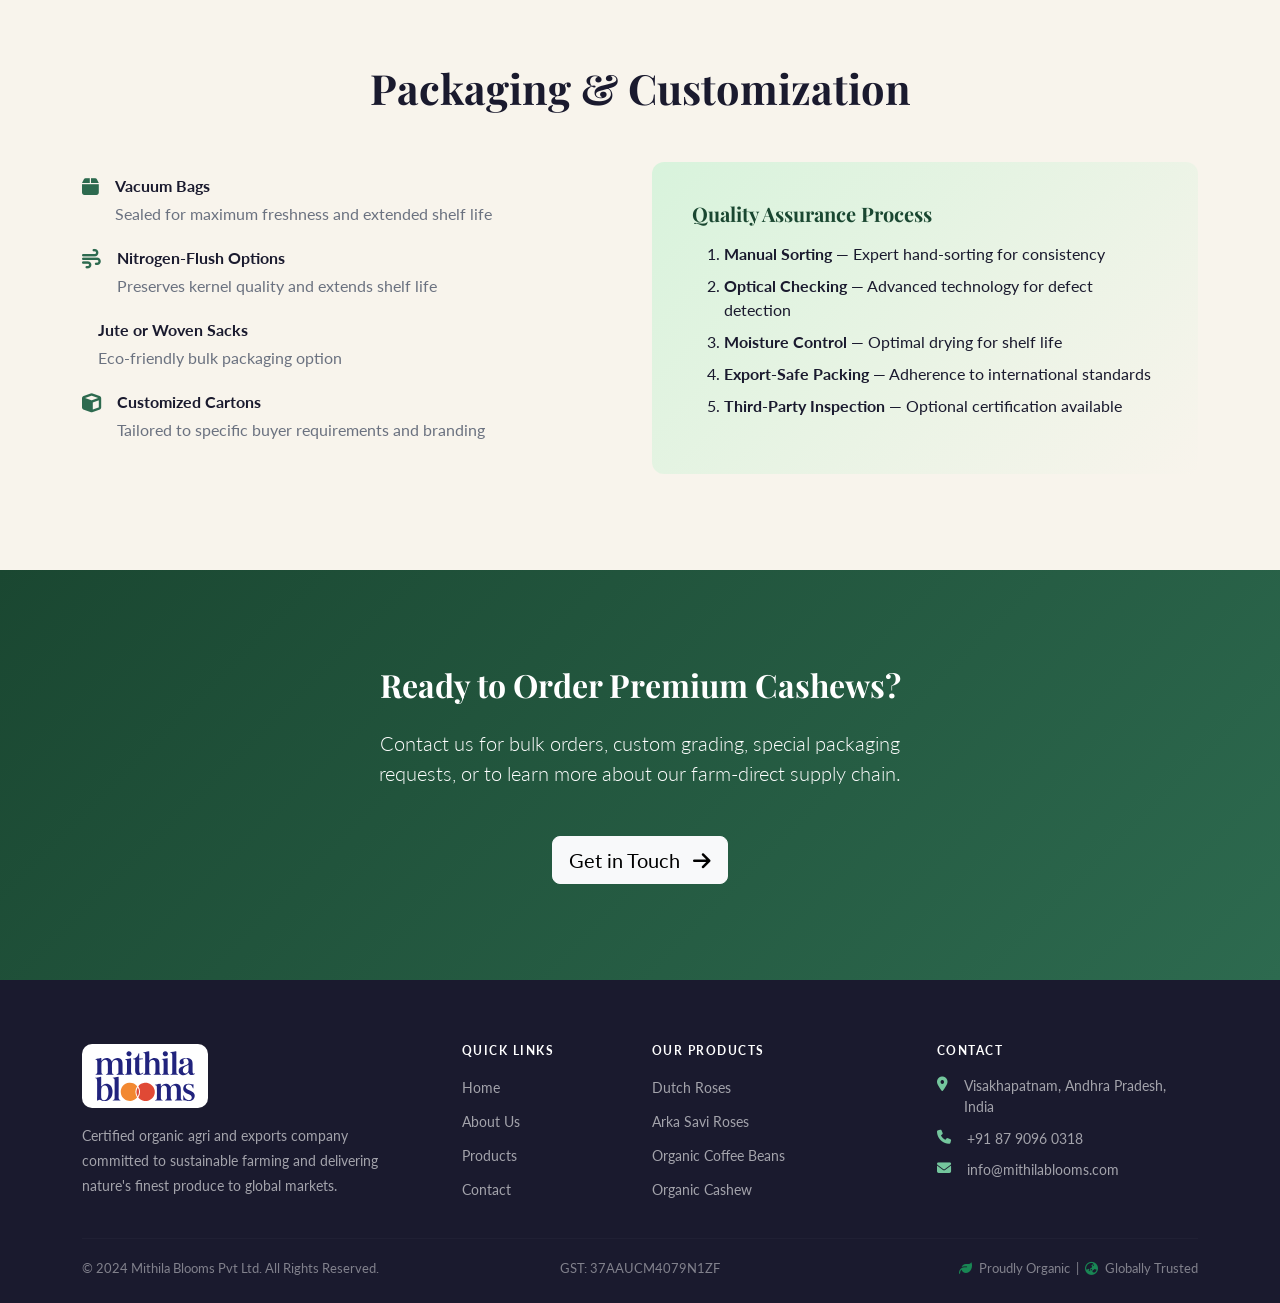
==== commit 8e1115dd: "Add logo" ====
--- a/cashew.html
+++ b/cashew.html
@@ -5,6 +5,8 @@
   <meta name="viewport" content="width=device-width, initial-scale=1.0" />
   <meta name="description" content="Premium Export-Grade Cashews — W240, W320, hand-sorted from Visakhapatnam and Anakapalli, farm-traced and internationally certified." />
   <title>Premium Cashews - Mithila Blooms</title>
+  <link rel="icon" type="image/svg+xml" href="images/logo-web.svg" />
+  <link rel="apple-touch-icon" href="images/logo-nobg.png" />
 
   <!-- Bootstrap 5.3 -->
   <link href="https://cdn.jsdelivr.net/npm/bootstrap@5.3.3/dist/css/bootstrap.min.css" rel="stylesheet" />
@@ -58,9 +60,8 @@
   <!-- ========== NAVBAR ========== -->
   <nav class="navbar navbar-expand-lg fixed-top" id="mainNav">
     <div class="container">
-      <a class="navbar-brand d-flex align-items-center gap-2" href="index.html#home">
-        <i class="fa-solid fa-leaf brand-icon"></i>
-        <span class="brand-name">MithilaBlooms</span>
+      <a class="navbar-brand d-flex align-items-center" href="index.html#home" aria-label="Mithila Blooms home">
+        <img src="images/logo-web.svg" alt="Mithila Blooms" class="brand-logo" width="130" height="66" />
       </a>
       <button class="navbar-toggler" type="button" data-bs-toggle="collapse" data-bs-target="#navbarNav"
         aria-controls="navbarNav" aria-expanded="false" aria-label="Toggle navigation">
@@ -298,9 +299,8 @@
     <div class="container">
       <div class="row g-4 mb-4">
         <div class="col-lg-4">
-          <div class="footer-brand d-flex align-items-center gap-2 mb-3">
-            <i class="fa-solid fa-leaf footer-leaf"></i>
-            <span>Mithila Blooms Pvt Ltd.</span>
+          <div class="footer-brand mb-3">
+            <img src="images/logo-web.svg" alt="Mithila Blooms Pvt Ltd." class="footer-logo" loading="lazy" />
           </div>
           <p class="footer-about">
             Certified organic agri and exports company committed to sustainable farming and delivering nature's finest produce to global markets.
--- a/css/styles.css
+++ b/css/styles.css
@@ -160,25 +160,22 @@
 /* ============================================================
    NAVBAR
    ============================================================ */
-#mainNav {
-  background: transparent;
-  transition: var(--transition);
-  padding: 18px 0;
-}
-
+/* Navbar looks the same whether or not the page is scrolled */
+#mainNav,
 #mainNav.scrolled {
   background: rgba(255,255,255,.96);
   backdrop-filter: blur(12px);
   box-shadow: var(--shadow-sm);
+  transition: var(--transition);
   padding: 10px 0;
 }
 
+#mainNav .nav-link,
 #mainNav.scrolled .nav-link { color: var(--text-dark) !important; }
+#mainNav .brand-name,
 #mainNav.scrolled .brand-name { color: var(--green-dark) !important; }
+#mainNav .brand-icon,
 #mainNav.scrolled .brand-icon { color: var(--green-main) !important; }
-#mainNav.scrolled .navbar-toggler-icon {
-  filter: invert(0);
-}
 
 .brand-name {
   font-family: 'Playfair Display', serif;
@@ -186,6 +183,28 @@
   font-weight: 700;
   color: var(--white);
   transition: var(--transition);
+}
+
+.brand-logo {
+  display: block;
+  height: 44px;
+  width: auto;
+  max-width: 100%;
+}
+
+.footer-logo {
+  display: block;
+  height: 64px;
+  width: auto;
+  max-width: 100%;
+  background: #fff;
+  border-radius: 10px;
+  padding: 6px 12px;
+}
+
+@media (max-width: 575.98px) {
+  .brand-logo { height: 38px; }
+  .navbar-brand { margin-right: 0; }
 }
 
 .brand-icon {
@@ -204,14 +223,8 @@
   transition: var(--transition);
 }
 
-.nav-link:hover,
-.nav-link.active {
-  color: var(--white) !important;
-  background: rgba(255,255,255,.15);
-}
-
-#mainNav.scrolled .nav-link:hover,
-#mainNav.scrolled .nav-link.active {
+#mainNav .nav-link:hover,
+#mainNav .nav-link.active {
   background: var(--green-pale);
   color: var(--green-dark) !important;
 }
@@ -233,12 +246,8 @@
 }
 
 .navbar-toggler {
-  border: 2px solid rgba(255,255,255,.6);
+  border: 2px solid var(--green-main);
   padding: 4px 8px;
-}
-
-#mainNav.scrolled .navbar-toggler {
-  border-color: var(--green-main);
 }
 
 /* ============================================================
@@ -912,10 +921,7 @@
 
 @media (max-width: 767px) {
   .section-padding { padding: 56px 0; }
-  .navbar-collapse { background: rgba(26,71,49,.97); padding: 16px; border-radius: var(--radius); margin-top: 8px; }
-  .nav-link { color: rgba(255,255,255,.9) !important; }
-  #mainNav.scrolled .navbar-collapse { background: rgba(255,255,255,.97); }
-  #mainNav.scrolled .navbar-collapse .nav-link { color: var(--text-dark) !important; }
+  .navbar-collapse { background: rgba(255,255,255,.97); padding: 16px; border-radius: var(--radius); margin-top: 8px; }
   .hero-section { min-height: 100svh; }
   .about-img-wrap img { height: 260px; }
   .contact-form { margin-top: 8px; }
